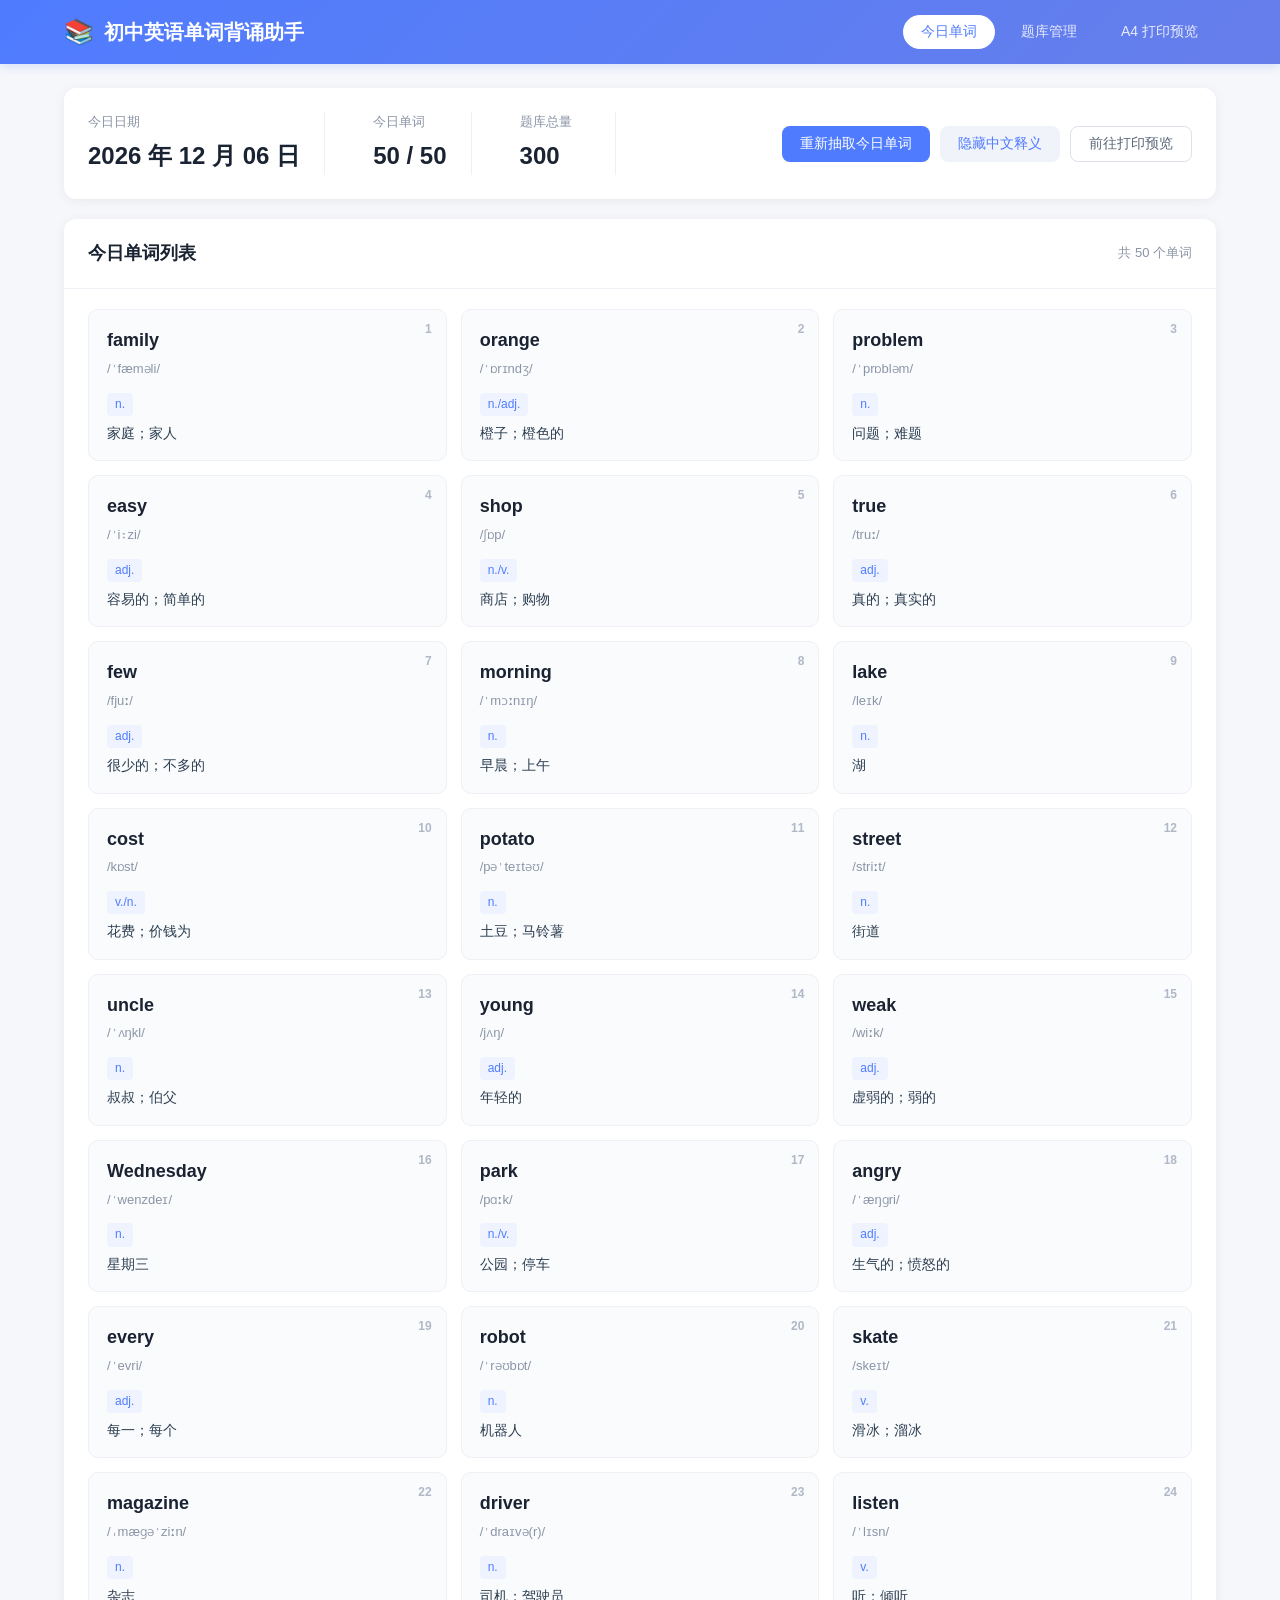
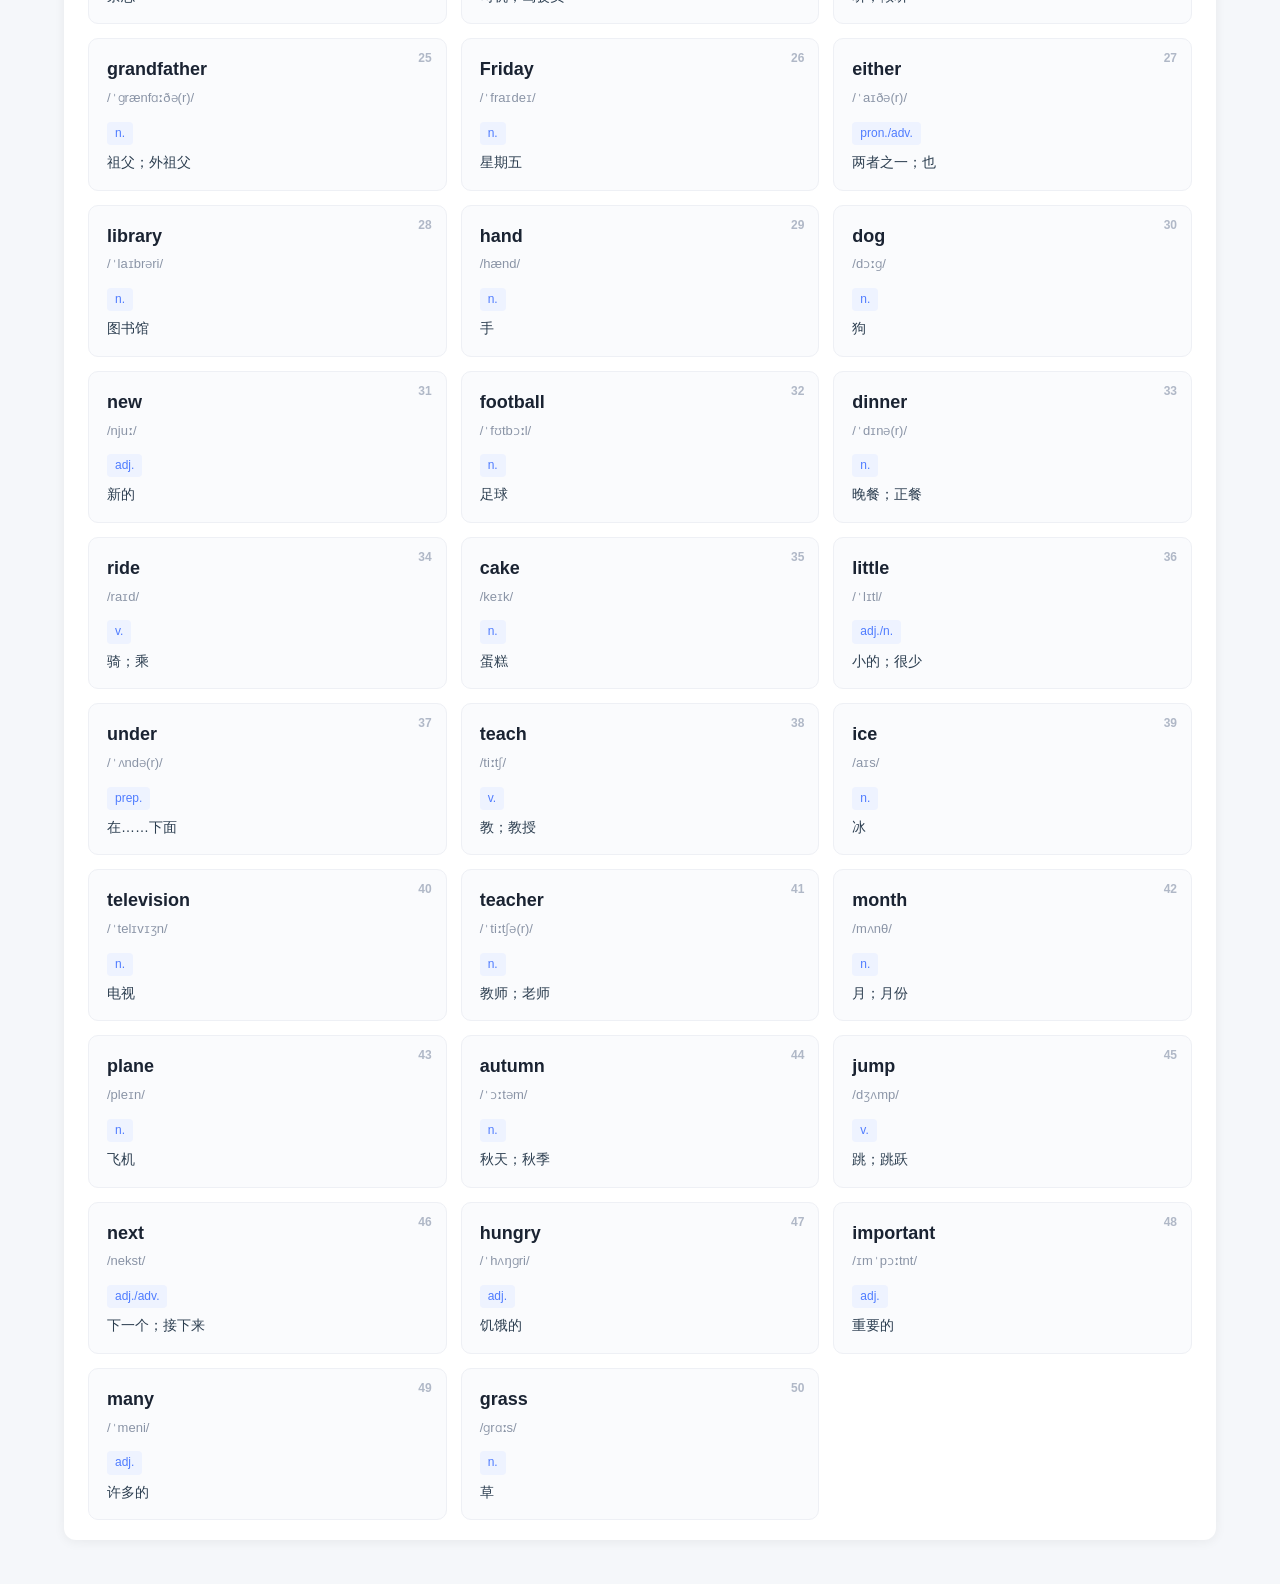
==== index.html @ 54e3ce79 "Add files via upload" ====
<!DOCTYPE html>
<html lang="zh-CN">
<head>
  <meta charset="UTF-8" />
  <meta name="viewport" content="width=device-width, initial-scale=1.0" />
  <meta name="creative-medium" content="interactive-prototype" />
  <title>初中英语单词背诵助手</title>
  <link rel="stylesheet" href="css/style.css" />
</head>
<body>
  <!-- 顶部导航 -->
  <header class="app-header no-print">
    <div class="header-inner">
      <h1 class="app-title">
        <span class="title-icon">📚</span>
        初中英语单词背诵助手
      </h1>
      <nav class="app-nav">
        <button class="nav-btn active" data-view="home">今日单词</button>
        <button class="nav-btn" data-view="manage">题库管理</button>
        <button class="nav-btn" data-view="print">A4 打印预览</button>
      </nav>
    </div>
  </header>

  <!-- 主页面：今日单词 -->
  <main class="view view-home active" id="view-home">
    <div class="container">
      <section class="card stats-card">
        <div class="stats-item">
          <span class="stats-label">今日日期</span>
          <span class="stats-value" id="todayDate">—</span>
        </div>
        <div class="stats-item">
          <span class="stats-label">今日单词</span>
          <span class="stats-value" id="todayCount">0 / 50</span>
        </div>
        <div class="stats-item">
          <span class="stats-label">题库总量</span>
          <span class="stats-value" id="totalCount">0</span>
        </div>
        <div class="stats-actions">
          <button class="btn btn-primary" id="btnRefreshWords">重新抽取今日单词</button>
          <button class="btn btn-secondary" id="btnToggleMeaning">隐藏中文释义</button>
          <button class="btn btn-outline" id="btnGoPrint">前往打印预览</button>
        </div>
      </section>

      <section class="card">
        <div class="card-header">
          <h2>今日单词列表</h2>
          <span class="card-subtitle" id="wordListSubtitle">共 0 个单词</span>
        </div>
        <div class="word-grid" id="todayWordList">
          <!-- 单词卡片由 JS 渲染 -->
        </div>
      </section>
    </div>
  </main>

  <!-- 题库管理页 -->
  <main class="view view-manage" id="view-manage">
    <div class="container">
      <section class="card manage-toolbar">
        <div class="toolbar-left">
          <h2>题库管理</h2>
          <span class="card-subtitle">共 <span id="manageTotalCount">0</span> 个单词</span>
        </div>
        <div class="toolbar-right">
          <div class="search-box">
            <input type="text" id="searchInput" placeholder="搜索单词、中文释义..." />
          </div>
          <button class="btn btn-primary" id="btnAddWord">+ 添加单词</button>
          <button class="btn btn-secondary" id="btnResetWords">恢复默认题库</button>
        </div>
      </section>

      <section class="card">
        <div class="table-wrap">
          <table class="word-table">
            <thead>
              <tr>
                <th style="width:60px">序号</th>
                <th style="width:180px">单词</th>
                <th style="width:200px">音标</th>
                <th style="width:100px">词性</th>
                <th>中文释义</th>
                <th style="width:160px" class="no-print">操作</th>
              </tr>
            </thead>
            <tbody id="wordTableBody">
              <!-- 由 JS 渲染 -->
            </tbody>
          </table>
        </div>
        <div class="table-empty" id="tableEmpty" style="display:none">
          <p>暂无匹配的单词</p>
        </div>
      </section>
    </div>
  </main>

  <!-- A4 打印预览页 -->
  <main class="view view-print" id="view-print">
    <div class="print-controls no-print">
      <div class="container">
        <div class="print-toolbar">
          <button class="btn btn-primary" id="btnDoPrint">🖨️ 打印 / 另存为 PDF</button>
          <button class="btn btn-secondary" id="btnPrintToggle">显示/隐藏中文释义</button>
          <button class="btn btn-outline" id="btnPrintBack">← 返回首页</button>
        </div>
        <p class="print-tip">点击「打印」后，选择 A4 纸张、纵向、边距默认即可。操作按钮不会被打印。</p>
      </div>
    </div>

    <!-- A4 纸张预览 -->
    <div class="a4-page-wrap">
      <div class="a4-page" id="a4Page">
        <header class="a4-header">
          <div class="a4-title">每日单词默写练习</div>
          <div class="a4-date">日期：<span id="a4Date">—</span></div>
        </header>

        <div class="a4-body">
          <table class="a4-table" id="a4Table">
            <thead>
              <tr>
                <th style="width:6%">No.</th>
                <th style="width:28%">English</th>
                <th style="width:20%">Phonetic</th>
                <th style="width:8%">POS</th>
                <th>中文释义（默写区）</th>
              </tr>
            </thead>
            <tbody id="a4TableBody">
              <!-- 由 JS 渲染 50 行 -->
            </tbody>
          </table>
        </div>

        <footer class="a4-footer">
          <span>初中英语单词背诵助手</span>
          <span>第 1 页 / 共 1 页</span>
        </footer>
      </div>
    </div>
  </main>

  <!-- 添加/编辑单词弹窗 -->
  <div class="modal no-print" id="wordModal">
    <div class="modal-mask"></div>
    <div class="modal-dialog">
      <div class="modal-header">
        <h3 id="modalTitle">添加单词</h3>
        <button class="modal-close" id="modalClose">×</button>
      </div>
      <div class="modal-body">
        <form id="wordForm">
          <input type="hidden" id="wordId" />
          <div class="form-row">
            <label>单词 <span class="required">*</span></label>
            <input type="text" id="formWord" required placeholder="例如：apple" />
          </div>
          <div class="form-row">
            <label>音标</label>
            <input type="text" id="formPhonetic" placeholder="例如：/ˈæpl/" />
          </div>
          <div class="form-row">
            <label>词性</label>
            <input type="text" id="formPos" placeholder="例如：n. / v. / adj." />
          </div>
          <div class="form-row">
            <label>中文释义 <span class="required">*</span></label>
            <input type="text" id="formMeaning" required placeholder="例如：苹果" />
          </div>
        </form>
      </div>
      <div class="modal-footer">
        <button class="btn btn-outline" id="modalCancel">取消</button>
        <button class="btn btn-primary" id="modalSave">保存</button>
      </div>
    </div>
  </div>

  <!-- 确认弹窗 -->
  <div class="modal no-print" id="confirmModal">
    <div class="modal-mask"></div>
    <div class="modal-dialog modal-sm">
      <div class="modal-header">
        <h3 id="confirmTitle">确认操作</h3>
      </div>
      <div class="modal-body">
        <p id="confirmMessage">确定要执行此操作吗？</p>
      </div>
      <div class="modal-footer">
        <button class="btn btn-outline" id="confirmCancel">取消</button>
        <button class="btn btn-danger" id="confirmOk">确定</button>
      </div>
    </div>
  </div>

  <!-- Toast 提示 -->
  <div class="toast no-print" id="toast"></div>

  <script src="js/app.js"></script>
</body>
</html>
---- css/style.css ----
/* ========================================
   初中英语单词背诵助手 - 样式表
   ======================================== */

/* --- 基础重置 --- */
*,
*::before,
*::after {
  box-sizing: border-box;
  margin: 0;
  padding: 0;
}

html {
  font-size: 16px;
  scroll-behavior: smooth;
}

body {
  font-family: -apple-system, BlinkMacSystemFont, "Segoe UI", "PingFang SC",
    "Hiragino Sans GB", "Microsoft YaHei", sans-serif;
  color: #2c3e50;
  background: #f5f7fa;
  line-height: 1.6;
  min-height: 100vh;
}

button {
  font-family: inherit;
  cursor: pointer;
  border: none;
  background: none;
  font-size: 14px;
}

input {
  font-family: inherit;
  font-size: 14px;
}

table {
  border-collapse: collapse;
  width: 100%;
}

h1, h2, h3 {
  font-weight: 600;
  color: #1a2332;
}

/* --- 顶部导航 --- */
.app-header {
  background: linear-gradient(135deg, #4f7cff 0%, #667eea 100%);
  color: #fff;
  box-shadow: 0 2px 10px rgba(79, 124, 255, 0.2);
  position: sticky;
  top: 0;
  z-index: 100;
}

.header-inner {
  max-width: 1200px;
  margin: 0 auto;
  padding: 0 24px;
  display: flex;
  align-items: center;
  justify-content: space-between;
  height: 64px;
}

.app-title {
  font-size: 20px;
  font-weight: 700;
  display: flex;
  align-items: center;
  gap: 10px;
  color: #fff;
}

.title-icon {
  font-size: 24px;
}

.app-nav {
  display: flex;
  gap: 8px;
}

.nav-btn {
  color: rgba(255, 255, 255, 0.85);
  padding: 8px 18px;
  border-radius: 20px;
  transition: all 0.2s;
  font-size: 14px;
  font-weight: 500;
}

.nav-btn:hover {
  background: rgba(255, 255, 255, 0.15);
  color: #fff;
}

.nav-btn.active {
  background: #fff;
  color: #4f7cff;
}

/* --- 视图容器 --- */
.view {
  display: none;
  min-height: calc(100vh - 64px);
}

.view.active {
  display: block;
}

.container {
  max-width: 1200px;
  margin: 0 auto;
  padding: 24px;
}

/* --- 卡片 --- */
.card {
  background: #fff;
  border-radius: 12px;
  box-shadow: 0 2px 12px rgba(0, 0, 0, 0.06);
  margin-bottom: 20px;
  overflow: hidden;
}

.card-header {
  padding: 20px 24px;
  border-bottom: 1px solid #eef0f5;
  display: flex;
  align-items: center;
  justify-content: space-between;
}

.card-header h2 {
  font-size: 18px;
}

.card-subtitle {
  color: #8a94a6;
  font-size: 13px;
}

/* --- 统计卡片 --- */
.stats-card {
  padding: 24px;
  display: flex;
  align-items: center;
  flex-wrap: wrap;
  gap: 24px;
}

.stats-item {
  display: flex;
  flex-direction: column;
  gap: 4px;
  padding: 0 24px;
  border-right: 1px solid #eef0f5;
  min-width: 120px;
}

.stats-item:first-child {
  padding-left: 0;
}

.stats-label {
  font-size: 13px;
  color: #8a94a6;
}

.stats-value {
  font-size: 24px;
  font-weight: 700;
  color: #1a2332;
}

.stats-actions {
  margin-left: auto;
  display: flex;
  gap: 10px;
  flex-wrap: wrap;
}

/* --- 按钮 --- */
.btn {
  padding: 8px 18px;
  border-radius: 8px;
  font-size: 14px;
  font-weight: 500;
  transition: all 0.2s;
  display: inline-flex;
  align-items: center;
  gap: 6px;
  white-space: nowrap;
}

.btn-primary {
  background: #4f7cff;
  color: #fff;
}

.btn-primary:hover {
  background: #3d68e8;
  transform: translateY(-1px);
  box-shadow: 0 4px 10px rgba(79, 124, 255, 0.3);
}

.btn-secondary {
  background: #f0f3f9;
  color: #4f7cff;
}

.btn-secondary:hover {
  background: #e4e9f5;
}

.btn-outline {
  border: 1px solid #dce1ea;
  color: #5b6778;
  background: #fff;
}

.btn-outline:hover {
  border-color: #4f7cff;
  color: #4f7cff;
  background: #f5f8ff;
}

.btn-danger {
  background: #ff5252;
  color: #fff;
}

.btn-danger:hover {
  background: #e04545;
}

.btn-sm {
  padding: 4px 12px;
  font-size: 12px;
  border-radius: 6px;
}

/* --- 单词卡片网格 --- */
.word-grid {
  padding: 20px 24px;
  display: grid;
  grid-template-columns: repeat(auto-fill, minmax(280px, 1fr));
  gap: 14px;
}

.word-card {
  background: #fafbfd;
  border: 1px solid #eef0f5;
  border-radius: 10px;
  padding: 16px 18px;
  transition: all 0.2s;
  position: relative;
}

.word-card:hover {
  border-color: #4f7cff;
  box-shadow: 0 4px 12px rgba(79, 124, 255, 0.12);
  transform: translateY(-2px);
}

.word-card-index {
  position: absolute;
  top: 10px;
  right: 14px;
  font-size: 12px;
  color: #b0b8c7;
  font-weight: 600;
}

.word-card-word {
  font-size: 18px;
  font-weight: 700;
  color: #1a2332;
  margin-bottom: 4px;
}

.word-card-phonetic {
  font-size: 13px;
  color: #8a94a6;
  margin-bottom: 10px;
  font-family: "Lucida Sans Unicode", "Arial Unicode MS", sans-serif;
}

.word-card-pos {
  display: inline-block;
  background: #eef3ff;
  color: #4f7cff;
  font-size: 12px;
  padding: 2px 8px;
  border-radius: 4px;
  margin-right: 8px;
}

.word-card-meaning {
  font-size: 14px;
  color: #2c3e50;
  margin-top: 6px;
  transition: all 0.2s;
  min-height: 20px;
}

.word-card-meaning.hidden {
  color: transparent;
  background: #e4e9f5;
  border-radius: 4px;
  user-select: none;
}

.word-card-meaning.hidden::selection {
  background: transparent;
}

/* --- 题库管理 --- */
.manage-toolbar {
  padding: 20px 24px;
  display: flex;
  align-items: center;
  justify-content: space-between;
  flex-wrap: wrap;
  gap: 16px;
  margin-bottom: 20px;
}

.toolbar-left {
  display: flex;
  align-items: center;
  gap: 16px;
}

.toolbar-left h2 {
  font-size: 18px;
}

.toolbar-right {
  display: flex;
  align-items: center;
  gap: 10px;
  flex-wrap: wrap;
}

.search-box input {
  width: 240px;
  padding: 8px 14px;
  border: 1px solid #dce1ea;
  border-radius: 8px;
  outline: none;
  transition: all 0.2s;
}

.search-box input:focus {
  border-color: #4f7cff;
  box-shadow: 0 0 0 3px rgba(79, 124, 255, 0.1);
}

/* --- 表格 --- */
.table-wrap {
  overflow-x: auto;
}

.word-table {
  width: 100%;
}

.word-table th,
.word-table td {
  padding: 12px 16px;
  text-align: left;
  border-bottom: 1px solid #eef0f5;
  font-size: 14px;
}

.word-table th {
  background: #f7f9fc;
  color: #5b6778;
  font-weight: 600;
  font-size: 13px;
  white-space: nowrap;
}

.word-table tbody tr:hover {
  background: #f5f8ff;
}

.word-table td.word-en {
  font-weight: 600;
  color: #1a2332;
}

.word-table td.phonetic {
  color: #8a94a6;
  font-family: "Lucida Sans Unicode", sans-serif;
  font-size: 13px;
}

.word-table td.pos {
  color: #4f7cff;
  font-size: 12px;
}

.table-actions {
  display: flex;
  gap: 8px;
}

.table-empty {
  padding: 60px 20px;
  text-align: center;
  color: #8a94a6;
}

/* --- 弹窗 --- */
.modal {
  display: none;
  position: fixed;
  top: 0;
  left: 0;
  width: 100%;
  height: 100%;
  z-index: 1000;
  align-items: center;
  justify-content: center;
}

.modal.active {
  display: flex;
}

.modal-mask {
  position: absolute;
  top: 0;
  left: 0;
  width: 100%;
  height: 100%;
  background: rgba(0, 0, 0, 0.5);
  backdrop-filter: blur(2px);
}

.modal-dialog {
  position: relative;
  background: #fff;
  border-radius: 12px;
  width: 480px;
  max-width: calc(100% - 40px);
  box-shadow: 0 20px 60px rgba(0, 0, 0, 0.2);
  animation: modalIn 0.25s ease-out;
}

.modal-sm {
  width: 380px;
}

@keyframes modalIn {
  from {
    opacity: 0;
    transform: translateY(-20px) scale(0.97);
  }
  to {
    opacity: 1;
    transform: translateY(0) scale(1);
  }
}

.modal-header {
  padding: 20px 24px;
  border-bottom: 1px solid #eef0f5;
  display: flex;
  align-items: center;
  justify-content: space-between;
}

.modal-header h3 {
  font-size: 16px;
}

.modal-close {
  font-size: 24px;
  color: #8a94a6;
  line-height: 1;
  width: 28px;
  height: 28px;
  border-radius: 6px;
  transition: all 0.2s;
}

.modal-close:hover {
  background: #f0f3f9;
  color: #1a2332;
}

.modal-body {
  padding: 20px 24px;
}

.modal-footer {
  padding: 16px 24px;
  border-top: 1px solid #eef0f5;
  display: flex;
  justify-content: flex-end;
  gap: 10px;
}

/* --- 表单 --- */
.form-row {
  margin-bottom: 16px;
}

.form-row:last-child {
  margin-bottom: 0;
}

.form-row label {
  display: block;
  font-size: 13px;
  color: #5b6778;
  margin-bottom: 6px;
  font-weight: 500;
}

.form-row input {
  width: 100%;
  padding: 9px 12px;
  border: 1px solid #dce1ea;
  border-radius: 8px;
  outline: none;
  transition: all 0.2s;
}

.form-row input:focus {
  border-color: #4f7cff;
  box-shadow: 0 0 0 3px rgba(79, 124, 255, 0.1);
}

.required {
  color: #ff5252;
  margin-left: 2px;
}

/* --- Toast 提示 --- */
.toast {
  position: fixed;
  top: 24px;
  left: 50%;
  transform: translateX(-50%) translateY(-100px);
  background: rgba(44, 62, 80, 0.95);
  color: #fff;
  padding: 10px 24px;
  border-radius: 8px;
  font-size: 14px;
  z-index: 2000;
  opacity: 0;
  transition: all 0.3s;
  pointer-events: none;
  box-shadow: 0 4px 20px rgba(0, 0, 0, 0.2);
}

.toast.show {
  opacity: 1;
  transform: translateX(-50%) translateY(0);
}

.toast.success {
  background: rgba(76, 175, 80, 0.95);
}

.toast.error {
  background: rgba(255, 82, 82, 0.95);
}

/* --- 打印预览页 --- */
.print-controls {
  background: #fff;
  border-bottom: 1px solid #eef0f5;
  padding: 16px 0;
}

.print-toolbar {
  display: flex;
  align-items: center;
  gap: 12px;
  flex-wrap: wrap;
}

.print-tip {
  margin-top: 10px;
  font-size: 13px;
  color: #8a94a6;
}

.a4-page-wrap {
  padding: 30px 20px 60px;
  display: flex;
  justify-content: center;
  background: #e4e9f0;
}

.a4-page {
  width: 210mm;
  min-height: 297mm;
  background: #fff;
  box-shadow: 0 4px 20px rgba(0, 0, 0, 0.12);
  padding: 18mm 16mm;
  display: flex;
  flex-direction: column;
}

.a4-header {
  display: flex;
  align-items: baseline;
  justify-content: space-between;
  border-bottom: 2px solid #2c3e50;
  padding-bottom: 10px;
  margin-bottom: 12px;
}

.a4-title {
  font-size: 22px;
  font-weight: 700;
  color: #1a2332;
  letter-spacing: 2px;
}

.a4-date {
  font-size: 14px;
  color: #5b6778;
}

.a4-body {
  flex: 1;
}

.a4-table {
  width: 100%;
  table-layout: fixed;
}

.a4-table th,
.a4-table td {
  border: 1px solid #c8ced9;
  padding: 6px 8px;
  font-size: 12px;
  line-height: 1.4;
  text-align: left;
  vertical-align: middle;
}

.a4-table th {
  background: #f0f3f9;
  font-weight: 600;
  color: #2c3e50;
  text-align: center;
  font-size: 12px;
}

.a4-table td {
  height: 26px;
}

.a4-table .num-col {
  text-align: center;
  color: #8a94a6;
  font-size: 11px;
  width: 6%;
}

.a4-table .word-col {
  font-weight: 600;
  color: #1a2332;
}

.a4-table .phonetic-col {
  color: #5b6778;
  font-family: "Lucida Sans Unicode", sans-serif;
  font-size: 11px;
}

.a4-table .pos-col {
  text-align: center;
  color: #4f7cff;
  font-size: 11px;
}

.a4-table .meaning-col {
  color: #2c3e50;
  font-size: 12px;
}

.a4-table .meaning-col.hidden {
  color: transparent;
}

.a4-footer {
  margin-top: 10px;
  padding-top: 8px;
  border-top: 1px solid #c8ced9;
  display: flex;
  justify-content: space-between;
  font-size: 11px;
  color: #8a94a6;
}

/* --- 响应式 --- */
@media (max-width: 768px) {
  .header-inner {
    padding: 0 16px;
    height: auto;
    flex-direction: column;
    gap: 10px;
    padding-top: 12px;
    padding-bottom: 12px;
  }

  .app-title {
    font-size: 18px;
  }

  .app-nav {
    width: 100%;
    justify-content: center;
  }

  .nav-btn {
    padding: 6px 14px;
    font-size: 13px;
  }

  .container {
    padding: 16px;
  }

  .stats-card {
    flex-direction: column;
    align-items: flex-start;
    padding: 20px;
  }

  .stats-item {
    padding: 0;
    border-right: none;
    border-bottom: 1px solid #eef0f5;
    padding-bottom: 12px;
    width: 100%;
  }

  .stats-item:last-child {
    border-bottom: none;
    padding-bottom: 0;
  }

  .stats-actions {
    margin-left: 0;
    width: 100%;
  }

  .manage-toolbar {
    flex-direction: column;
    align-items: flex-start;
  }

  .toolbar-right {
    width: 100%;
  }

  .search-box input {
    width: 100%;
  }

  .search-box {
    flex: 1;
  }

  .a4-page {
    width: 100%;
    padding: 10mm 8mm;
    min-height: auto;
  }
}

/* ========================================
   打印样式
   ======================================== */
@media print {
  @page {
    size: A4 portrait;
    margin: 0;
  }

  html, body {
    background: #fff !important;
    margin: 0 !important;
    padding: 0 !important;
  }

  /* 隐藏所有不需要打印的元素 */
  .no-print,
  .app-header,
  .view-home,
  .view-manage,
  .print-controls {
    display: none !important;
  }

  /* 只显示打印视图 */
  .view-print {
    display: block !important;
  }

  .a4-page-wrap {
    padding: 0 !important;
    background: #fff !important;
    display: block;
  }

  .a4-page {
    box-shadow: none !important;
    width: 100% !important;
    min-height: auto !important;
    padding: 15mm 14mm !important;
    margin: 0 !important;
    page-break-after: always;
  }

  .a4-table th,
  .a4-table td {
    border-color: #999 !important;
    -webkit-print-color-adjust: exact;
    print-color-adjust: exact;
  }

  .a4-table th {
    background: #f0f0f0 !important;
    -webkit-print-color-adjust: exact;
    print-color-adjust: exact;
  }

  /* 确保释义隐藏模式下打印也不显示 */
  .a4-table .meaning-col.hidden {
    color: transparent !important;
    border-color: #999 !important;
  }
}
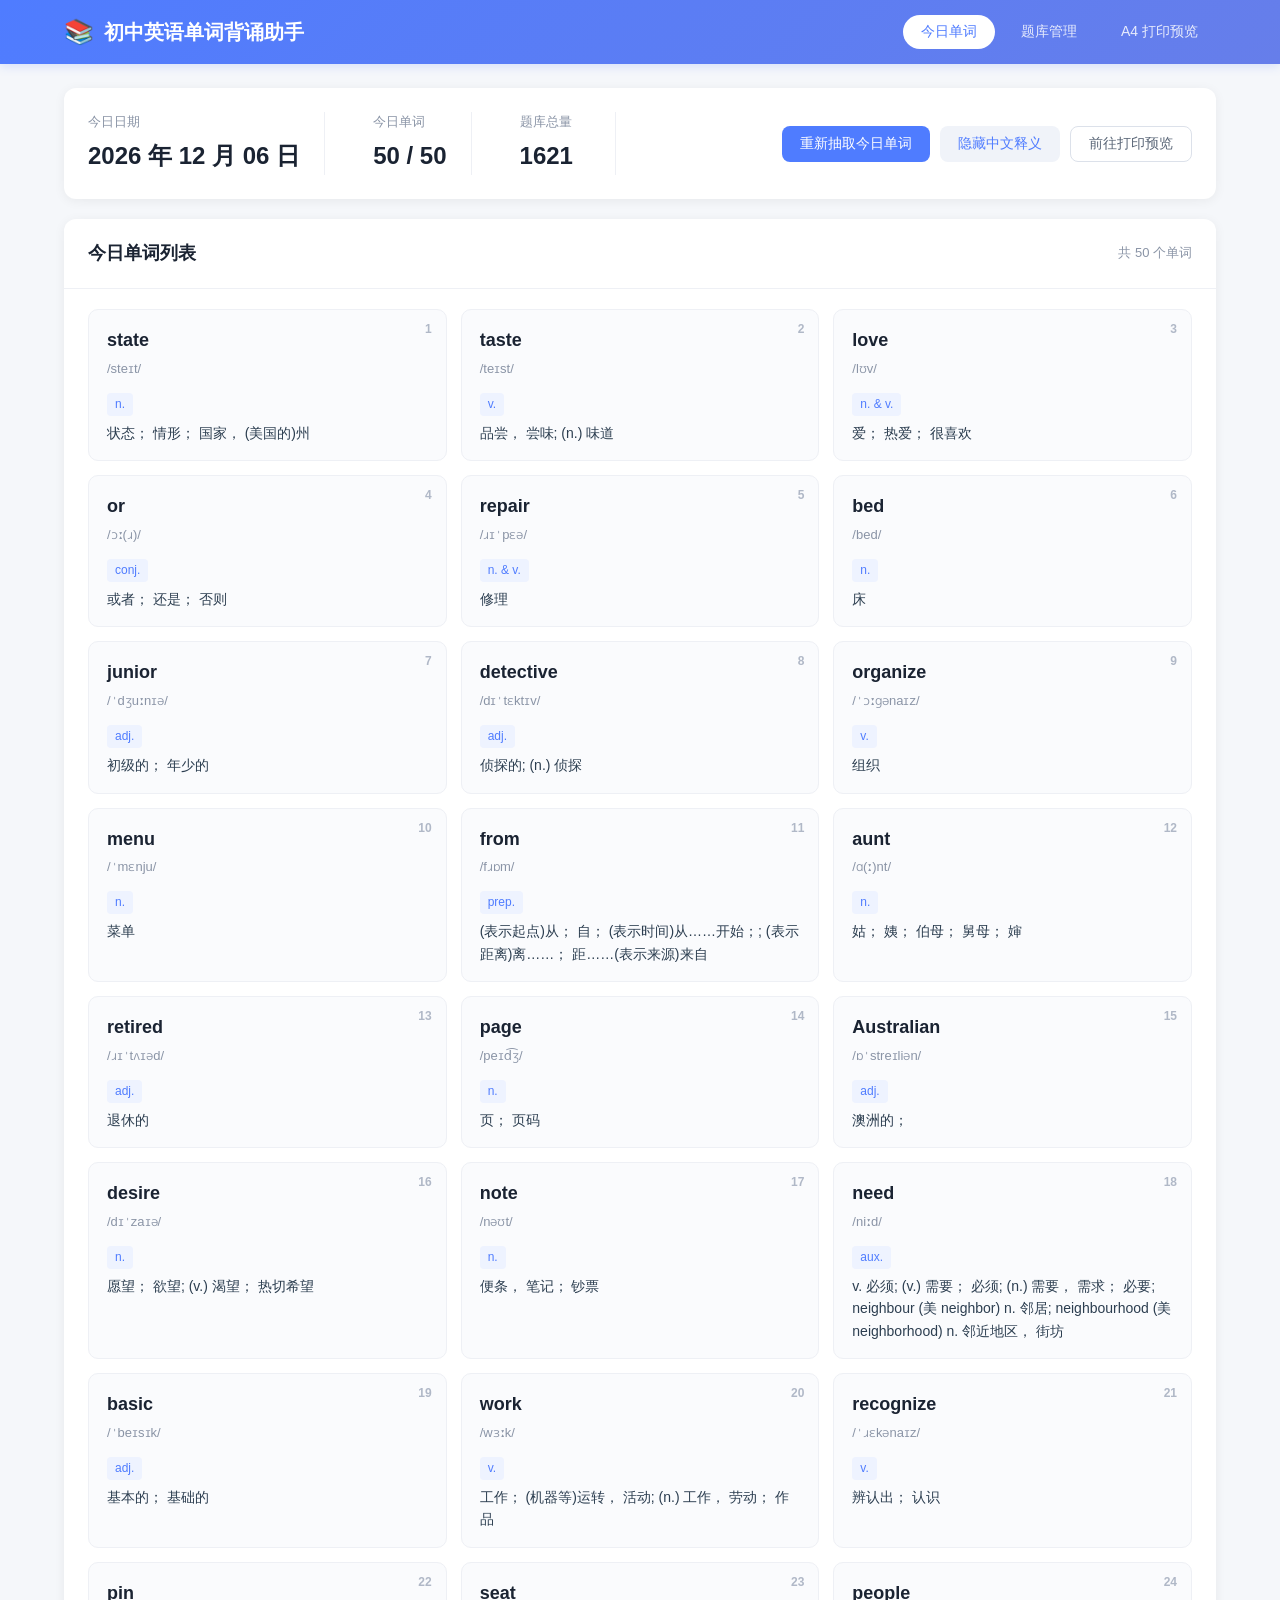
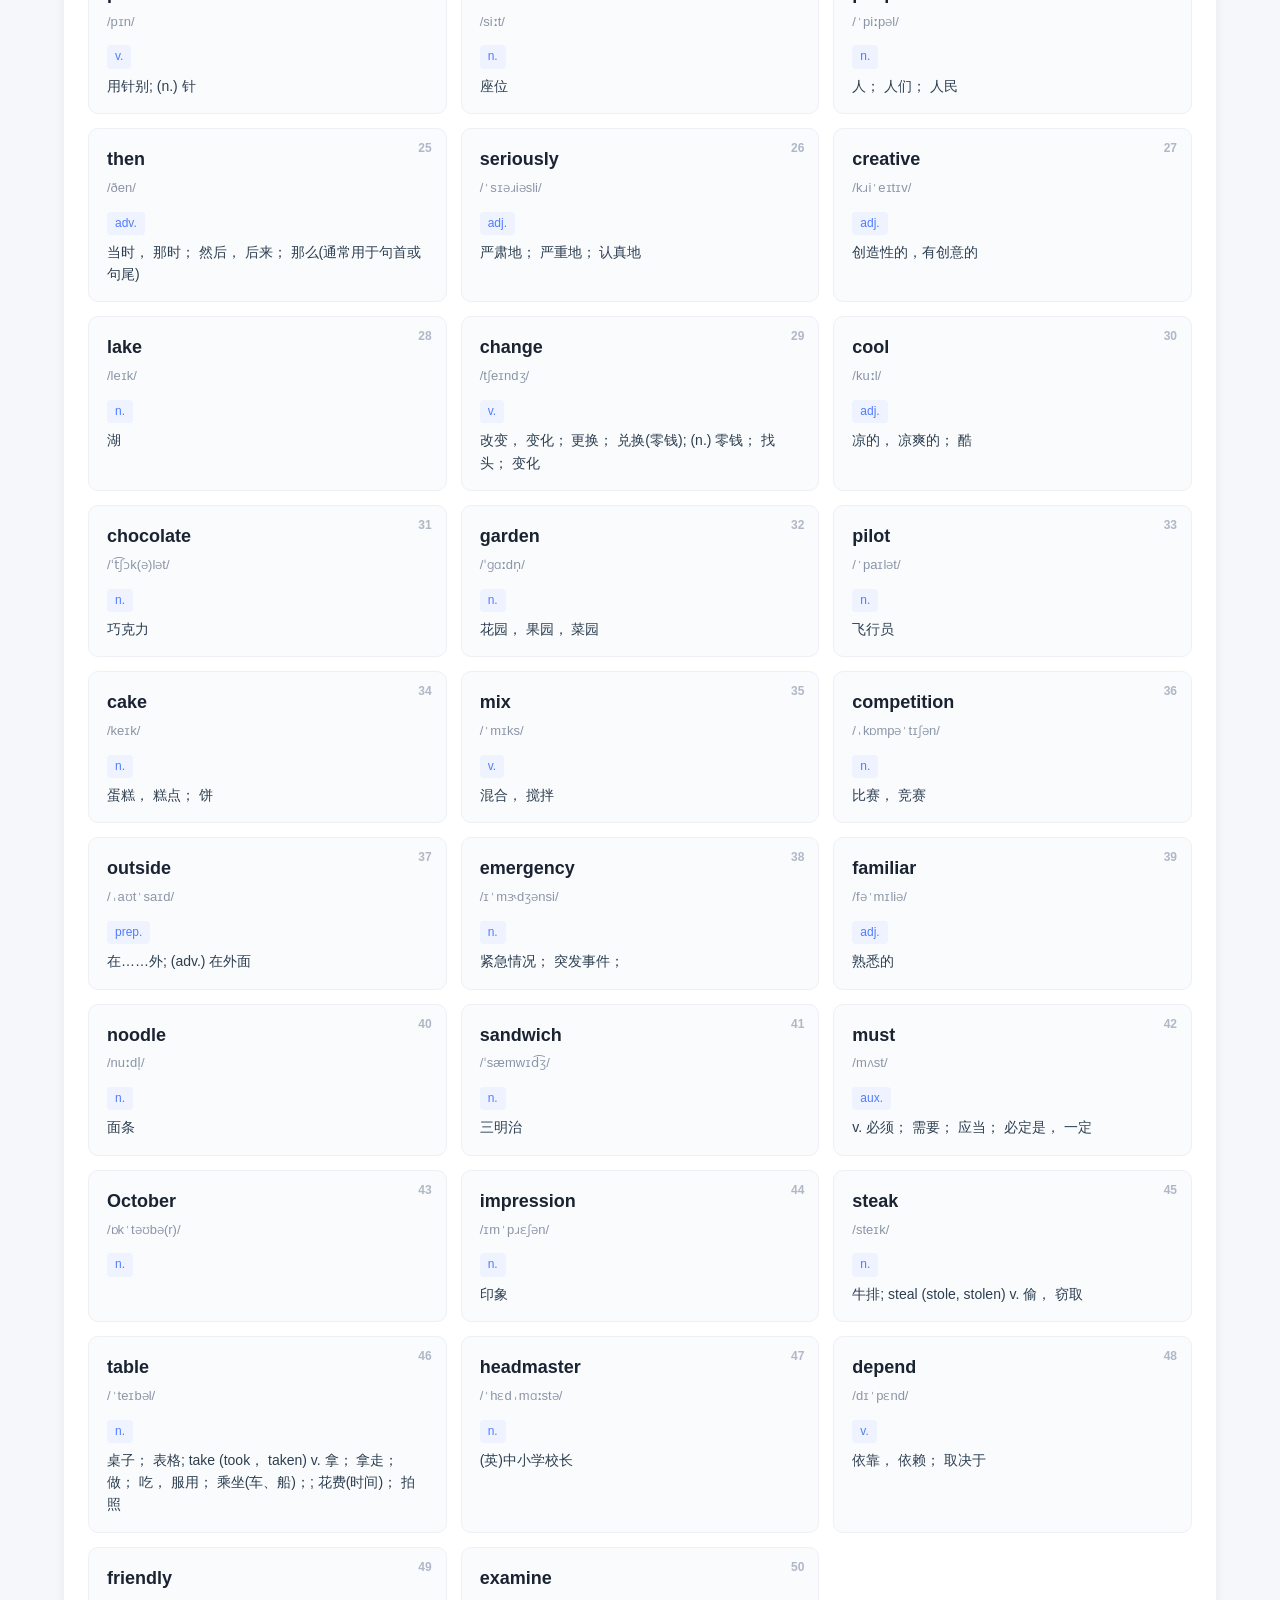
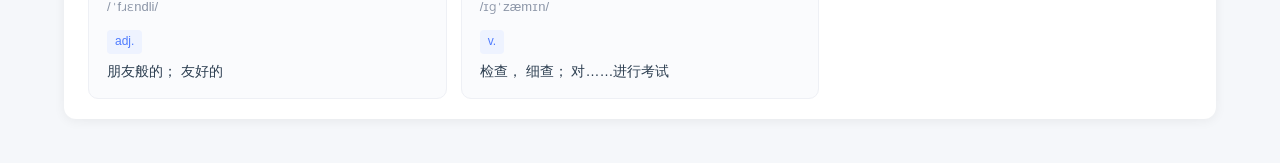
==== commit 59883dc2: "Add favicon and rename icon file Renamed englishIcon.png to icon.png and added a favicon link in ind" ====
--- a/index.html
+++ b/index.html
@@ -5,6 +5,7 @@
   <meta name="viewport" content="width=device-width, initial-scale=1.0" />
   <meta name="creative-medium" content="interactive-prototype" />
   <title>初中英语单词背诵助手</title>
+  <link rel="icon" href="icon.png" type="image/png">
   <link rel="stylesheet" href="css/style.css" />
 </head>
 <body>
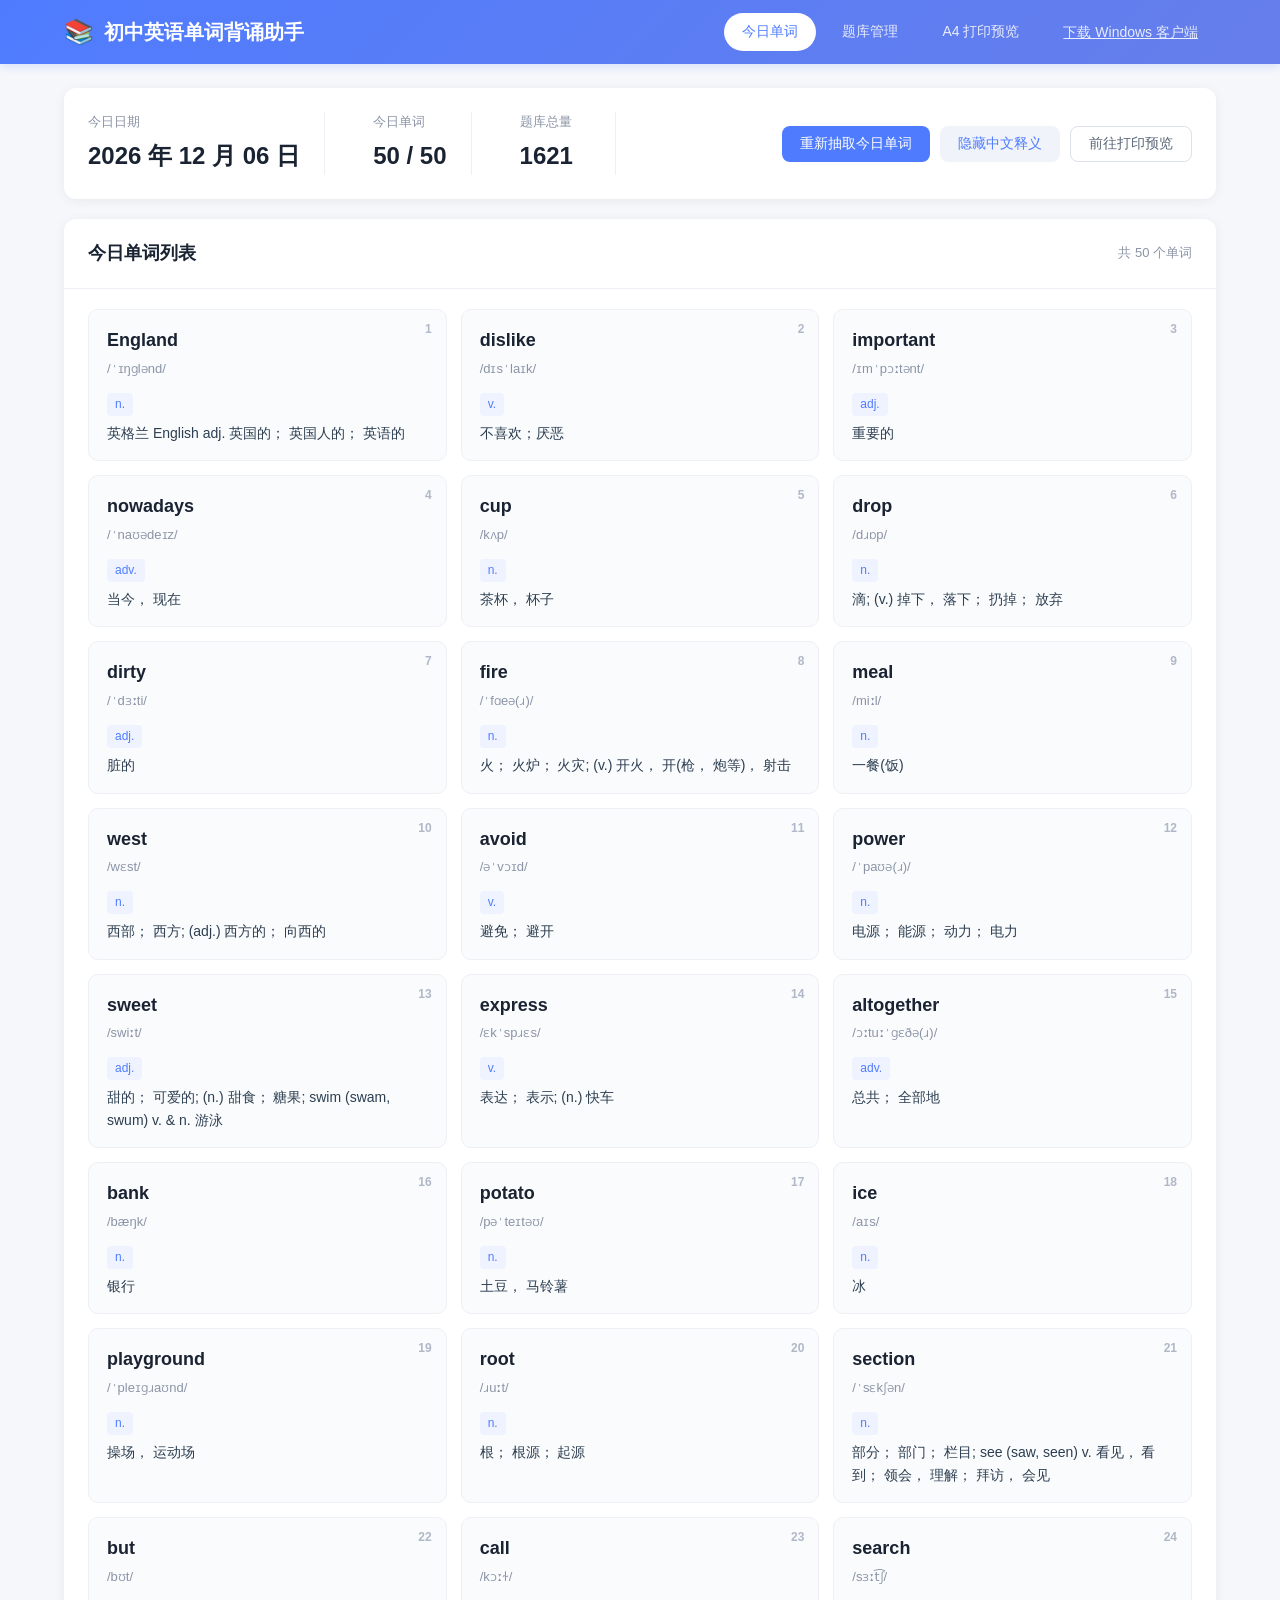
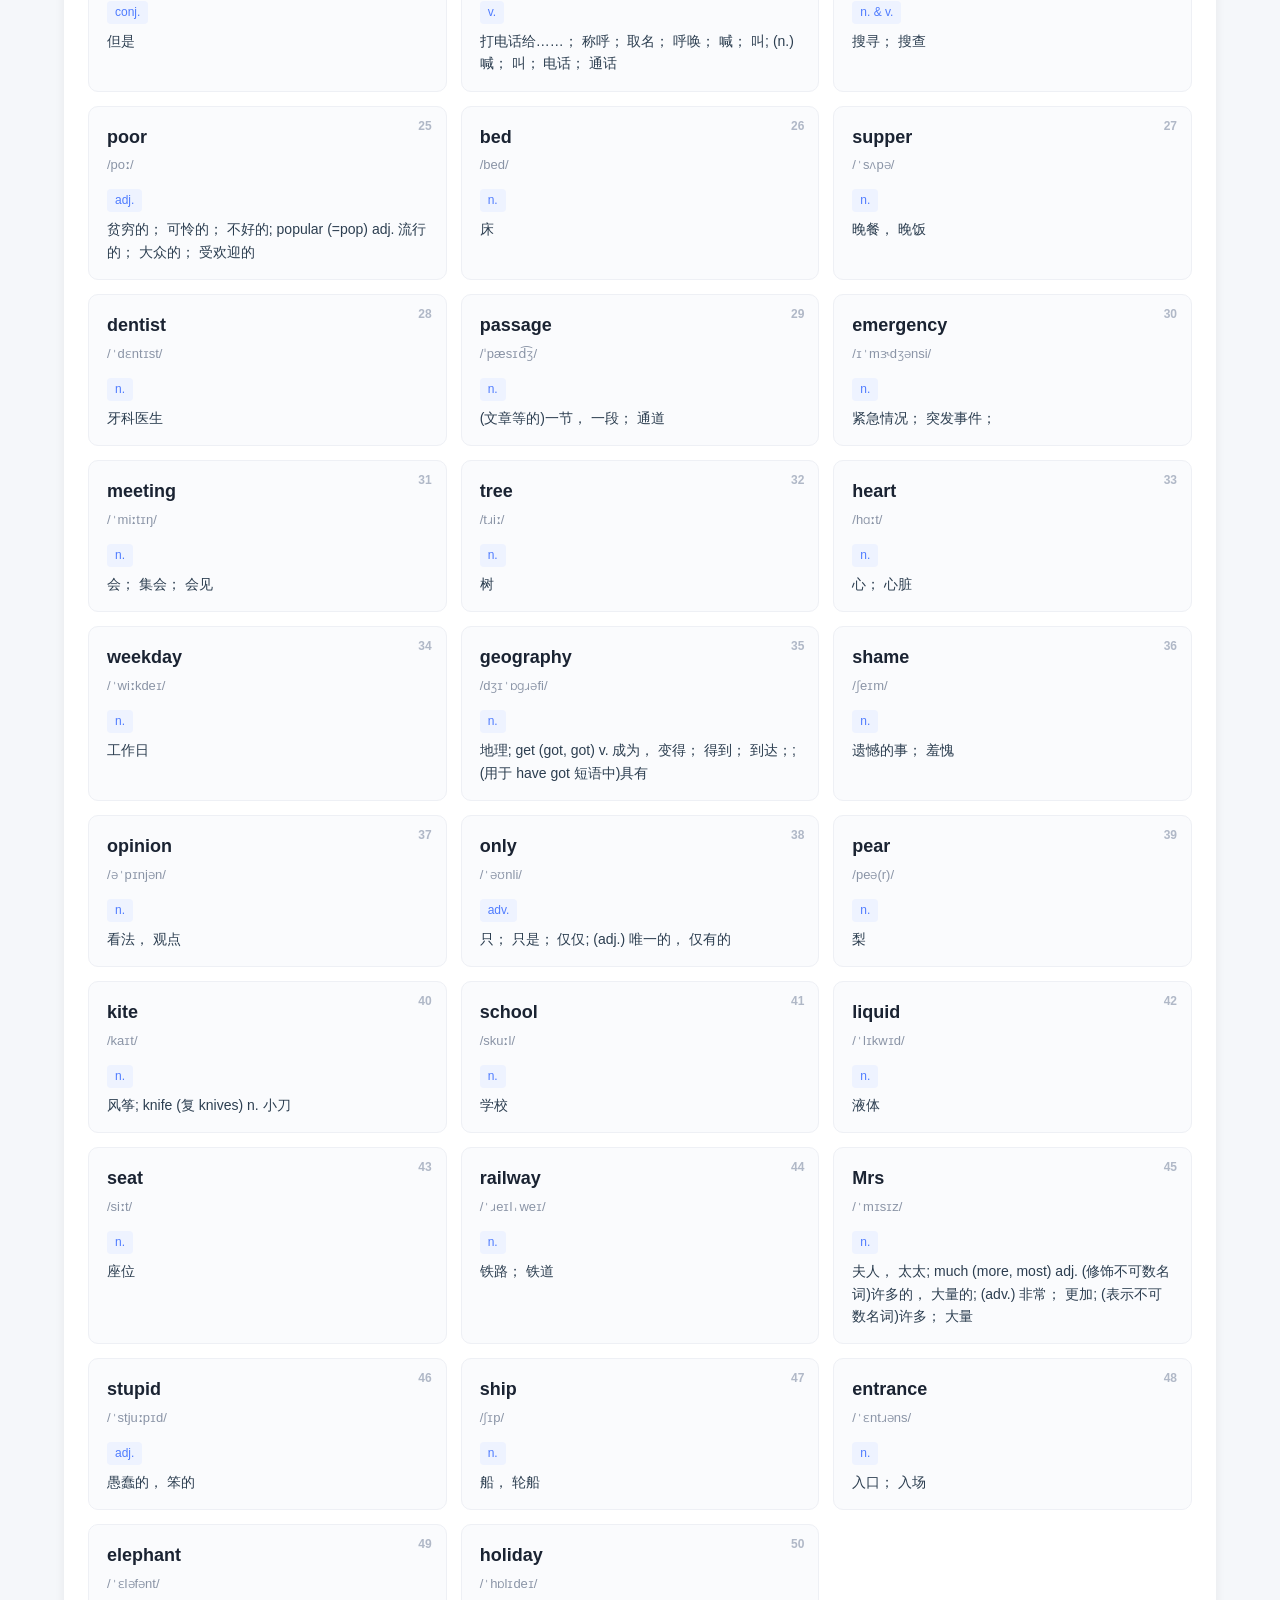
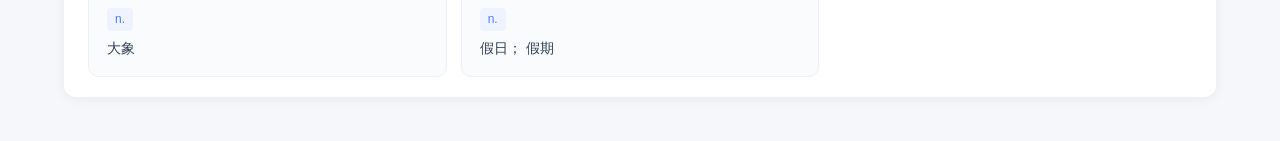
==== commit e400ee98: "Add Windows client download link This change adds a header button to download the Windows client ins" ====
--- a/index.html
+++ b/index.html
@@ -20,9 +20,12 @@
         <button class="nav-btn active" data-view="home">今日单词</button>
         <button class="nav-btn" data-view="manage">题库管理</button>
         <button class="nav-btn" data-view="print">A4 打印预览</button>
+        <!-- 新增：下载Windows客户端按钮 -->
+        <a href="setup.exe" class="nav-btn download-client-btn" download>下载 Windows 客户端</a>
       </nav>
     </div>
   </header>
+
 
   <!-- 主页面：今日单词 -->
   <main class="view view-home active" id="view-home">
@@ -47,6 +50,7 @@
         </div>
       </section>
 
+
       <section class="card">
         <div class="card-header">
           <h2>今日单词列表</h2>
@@ -58,6 +62,7 @@
       </section>
     </div>
   </main>
+
 
   <!-- 题库管理页 -->
   <main class="view view-manage" id="view-manage">
@@ -75,6 +80,7 @@
           <button class="btn btn-secondary" id="btnResetWords">恢复默认题库</button>
         </div>
       </section>
+
 
       <section class="card">
         <div class="table-wrap">
@@ -101,6 +107,7 @@
     </div>
   </main>
 
+
   <!-- A4 打印预览页 -->
   <main class="view view-print" id="view-print">
     <div class="print-controls no-print">
@@ -114,6 +121,7 @@
       </div>
     </div>
 
+
     <!-- A4 纸张预览 -->
     <div class="a4-page-wrap">
       <div class="a4-page" id="a4Page">
@@ -121,6 +129,7 @@
           <div class="a4-title">每日单词默写练习</div>
           <div class="a4-date">日期：<span id="a4Date">—</span></div>
         </header>
+
 
         <div class="a4-body">
           <table class="a4-table" id="a4Table">
@@ -139,6 +148,7 @@
           </table>
         </div>
 
+
         <footer class="a4-footer">
           <span>初中英语单词背诵助手</span>
           <span>第 1 页 / 共 1 页</span>
@@ -146,6 +156,7 @@
       </div>
     </div>
   </main>
+
 
   <!-- 添加/编辑单词弹窗 -->
   <div class="modal no-print" id="wordModal">
@@ -183,6 +194,7 @@
     </div>
   </div>
 
+
   <!-- 确认弹窗 -->
   <div class="modal no-print" id="confirmModal">
     <div class="modal-mask"></div>
@@ -200,8 +212,10 @@
     </div>
   </div>
 
+
   <!-- Toast 提示 -->
   <div class="toast no-print" id="toast"></div>
+
 
   <script src="js/app.js"></script>
 </body>
